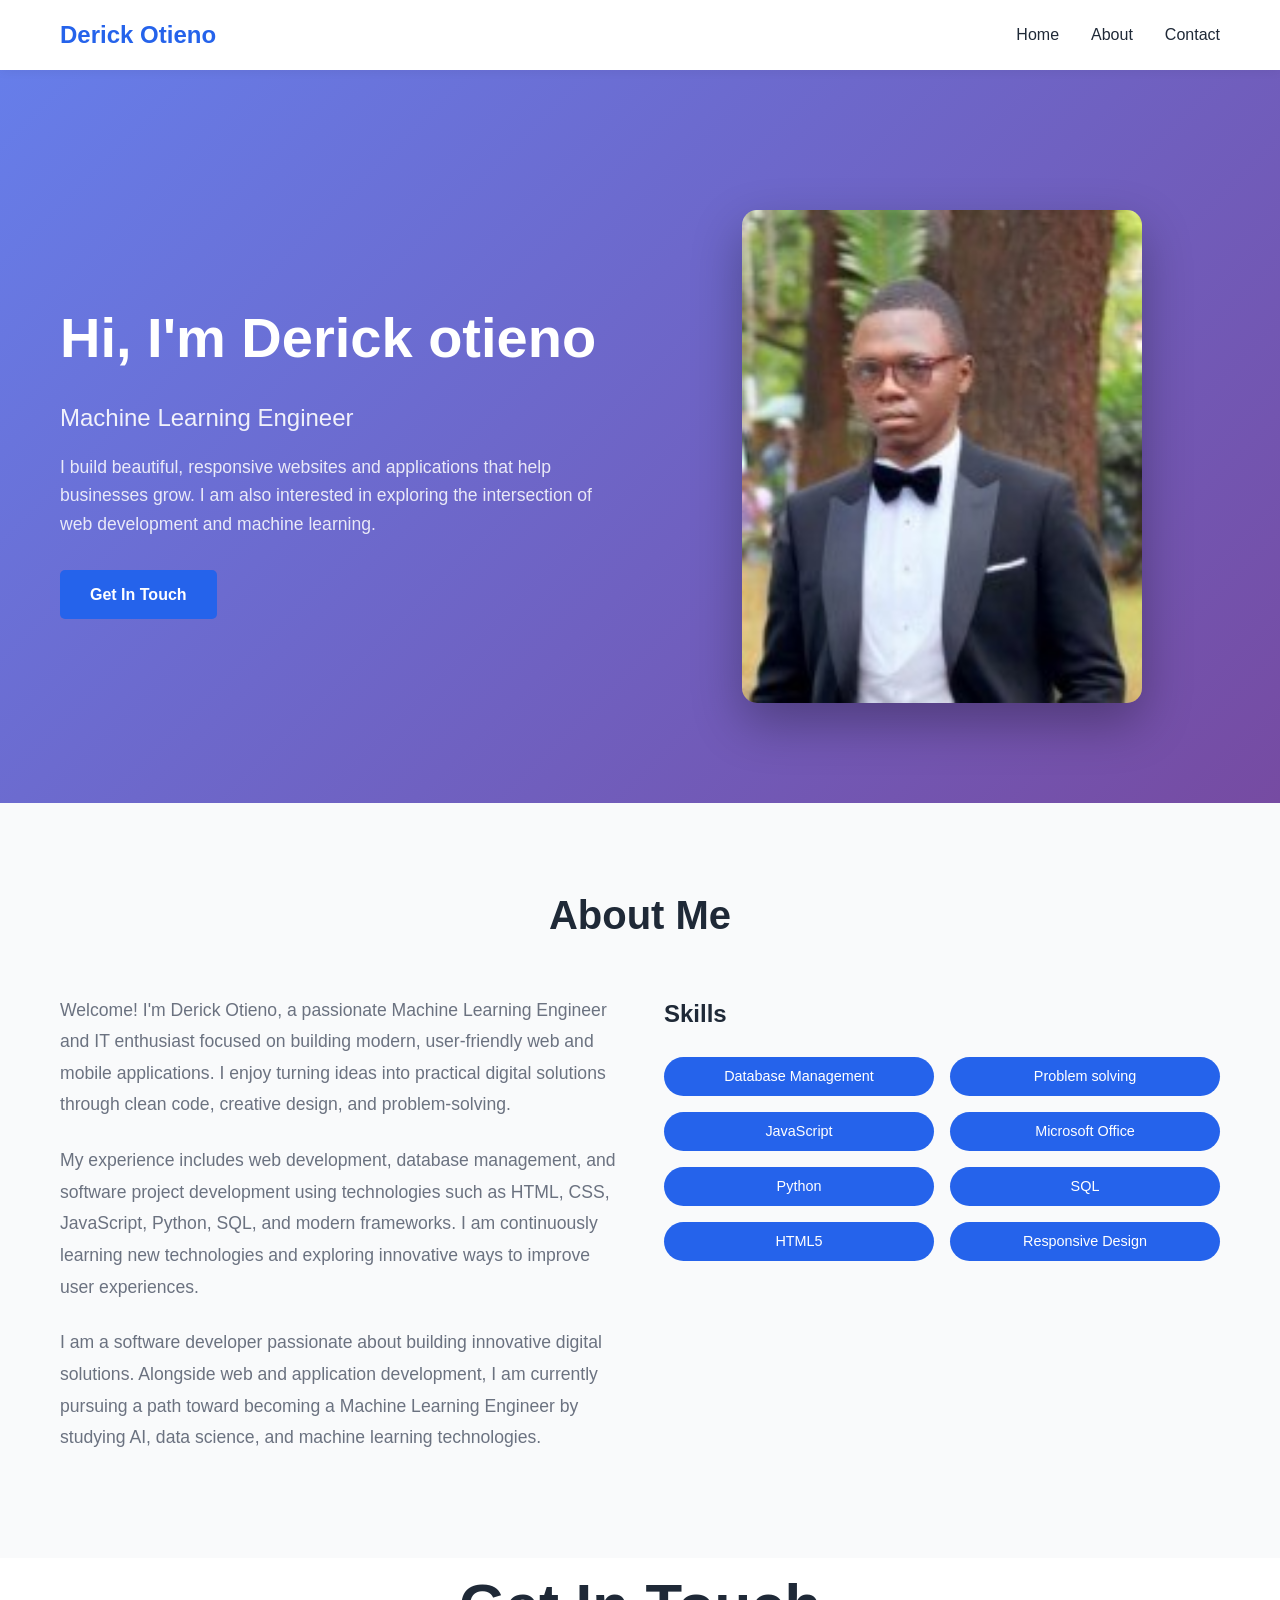
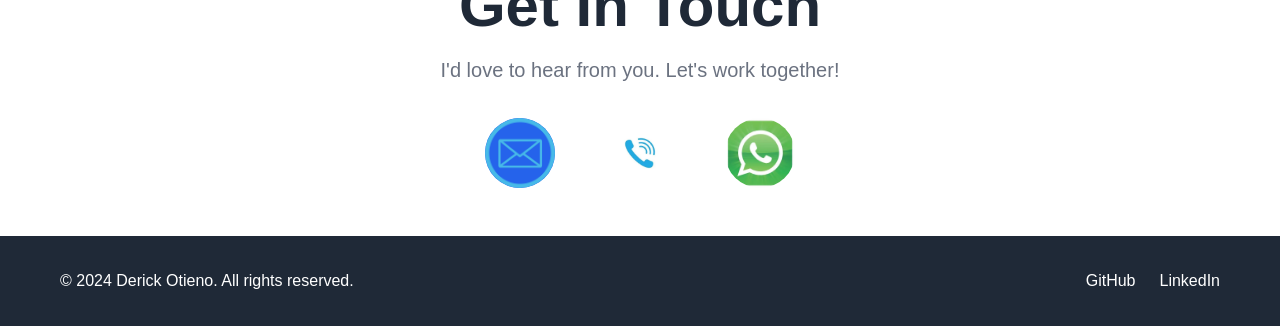
==== portfolio/index.html @ 5153c124 "Add files via upload" ====
<!DOCTYPE html>
<html lang="en">
<head>
    <meta charset="UTF-8">
    <meta name="viewport" content="width=device-width, initial-scale=1.0">
    <title>Derick Otieno - Portfolio</title>
    <link rel="stylesheet" href="styles.css">
</head>
<body>
    <!-- Navigation -->
    <nav class="navbar">
        <div class="container">
            <div class="nav-brand">Derick Otieno</div>
            <ul class="nav-menu">
                <li><a href="#home">Home</a></li>
                <li><a href="#about">About</a></li>
                <li><a href="#contact">Contact</a></li>
            </ul>
        </div>
    </nav>

    <!-- Hero Section -->
    <section id="home" class="hero">
        <div class="container hero-container">
            <div class="hero-content">
                <h1>Hi, I'm Derick otieno</h1>
                <p class="subtitle">Machine Learning Engineer</p>
                <p class="hero-description">I build beautiful, responsive websites and applications that help businesses grow. I am also interested in exploring the intersection of web development and machine learning.</p>
                <a href="#contact" class="btn btn-primary">Get In Touch</a>
            </div>
            <div class="hero-image">
                <img src="me.jpg" alt="Derick Otieno">
            </div>
        </div>
    </section>

    <!-- About Section -->
    <section id="about" class="about">
        <div class="container">
            <h2>About Me</h2>
            <div class="about-content">
                <div class="about-text">
                    <p>Welcome! I'm Derick Otieno, a passionate Machine Learning Engineer and IT enthusiast focused on building modern, user-friendly web and mobile applications. I enjoy turning ideas into practical digital solutions through clean code, creative design, and problem-solving.</p>
                    <p>My experience includes web development, database management, and software project development using technologies such as HTML, CSS, JavaScript, Python, SQL, and modern frameworks. I am continuously learning new technologies and exploring innovative ways to improve user experiences.</p>
                    <p>I am a software developer passionate about building innovative digital solutions. Alongside web and application development, I am currently pursuing a path toward becoming a Machine Learning Engineer by studying AI, data science, and machine learning technologies.</p>
                </div>
                <div class="skills">
                    <h3>Skills</h3>
                    <div class="skills-grid">
                        <span class="skill-tag">Database Management</span>
                        <span class="skill-tag">Problem solving</span>
                        <span class="skill-tag">JavaScript</span>
                        <span class="skill-tag">Microsoft Office</span>
                        <span class="skill-tag">Python</span>
                        <span class="skill-tag">SQL</span>
                        <span class="skill-tag">HTML5</span>
                        <span class="skill-tag">Responsive Design</span>
                    </div>
                </div>
            </div>
        </div>
    </section>

   <section id="contact" class="contact">
    <div class="container">
        <h2>Get In Touch</h2>
        <p class="contact-subtitle">I'd love to hear from you. Let's work together!</p>

        <div class="contact-info">

            <a href="mailto:deickotienos11@gmail.com" class="contact-icon" title="Email">
                <img src="mail.png" alt="Email">
            </a>

            <a href="tel:+254748769210" class="contact-icon" title="Call Me">
                <img src="call.png" alt="Call">
            </a>

            <a href="https://wa.me/254748769210" target="_blank" class="contact-icon whatsapp-icon" title="WhatsApp">
                <img src="whats.png" alt="WhatsApp">
            </a>

        </div>
    </div>
</section>

   <!-- Footer -->
<footer class="footer">
    <div class="container">
        <div class="footer-content">
            <p>&copy; 2024 Derick Otieno. All rights reserved.</p>

            <div class="social-links">
                <a href="https://github.com/Derickdreko" target="_blank" title="GitHub">
                    GitHub
                </a>

                <a href="https://www.linkedin.com/in/derick-otieno-355579390?utm_source=share_via&utm_content=profile&utm_medium=member_android" target="_blank" title="LinkedIn">
                    LinkedIn
                </a>
            </div>
        </div>
    </div>
</footer>
---- portfolio/styles.css ----
* {
    margin: 0;
    padding: 0;
    box-sizing: border-box;
}

:root {
    --primary-color: #2563eb;
    --secondary-color: #1e40af;
    --text-color: #1f2937;
    --text-light: #6b7280;
    --bg-light: #f9fafb;
    --bg-white: #ffffff;
    --border-color: #e5e7eb;
    --shadow: 0 10px 30px rgba(0, 0, 0, 0.1);
}

html {
    scroll-behavior: smooth;
}

body {
    font-family: 'Segoe UI', Tahoma, Geneva, Verdana, sans-serif;
    line-height: 1.6;
    color: var(--text-color);
    background-color: var(--bg-white);
}

.container {
    max-width: 1200px;
    margin: 0 auto;
    padding: 0 20px;
}

/* Navigation */
.navbar {
    position: fixed;
    top: 0;
    width: 100%;
    background-color: var(--bg-white);
    box-shadow: 0 2px 10px rgba(0, 0, 0, 0.05);
    z-index: 1000;
}

.navbar .container {
    display: flex;
    justify-content: space-between;
    align-items: center;
    padding: 1rem 20px;
}

.nav-brand {
    font-size: 1.5rem;
    font-weight: 700;
    color: var(--primary-color);
}

.nav-menu {
    display: flex;
    list-style: none;
    gap: 2rem;
}

.nav-menu a {
    text-decoration: none;
    color: var(--text-color);
    font-weight: 500;
    transition: color 0.3s ease;
}

.nav-menu a:hover {
    color: var(--primary-color);
}

/* Hero Section */
.hero {
    background: linear-gradient(135deg, #667eea 0%, #764ba2 100%);
    color: white;
    padding: 150px 20px 100px;
    margin-top: 60px;
}

.hero-container {
    display: grid;
    grid-template-columns: 1fr 1fr;
    gap: 3rem;
    align-items: center;
}

.hero-content {
    text-align: left;
}

.hero-content h1 {
    font-size: 3.5rem;
    margin-bottom: 1rem;
    font-weight: 800;
}

.hero-content .subtitle {
    font-size: 1.5rem;
    margin-bottom: 1rem;
    opacity: 0.9;
}

.hero-description {
    font-size: 1.1rem;
    margin-bottom: 2rem;
    opacity: 0.85;
}

.hero-image {
    display: flex;
    justify-content: center;
    align-items: center;
}

.hero-image img {
    width: 100%;
    max-width: 400px;
    height: auto;
    border-radius: 15px;
    box-shadow: 0 20px 50px rgba(0, 0, 0, 0.3);
}

/* Buttons */
.btn {
    display: inline-block;
    padding: 12px 30px;
    border: none;
    border-radius: 5px;
    text-decoration: none;
    font-weight: 600;
    cursor: pointer;
    transition: all 0.3s ease;
    font-size: 1rem;
}

.btn-primary {
    background-color: var(--primary-color);
    color: white;
}

.btn-primary:hover {
    background-color: var(--secondary-color);
    transform: translateY(-2px);
    box-shadow: var(--shadow);
}

.btn-secondary {
    background-color: transparent;
    color: var(--primary-color);
    border: 2px solid var(--primary-color);
}

.btn-secondary:hover {
    background-color: var(--primary-color);
    color: white;
    transform: translateY(-2px);
}

/* About Section */
.about {
    padding: 80px 20px;
    background-color: var(--bg-light);
}

.about h2 {
    font-size: 2.5rem;
    margin-bottom: 3rem;
    text-align: center;
}

.about-content {
    display: grid;
    grid-template-columns: 1fr 1fr;
    gap: 3rem;
    align-items: start;
}

.about-text p {
    font-size: 1.1rem;
    color: var(--text-light);
    margin-bottom: 1.5rem;
    line-height: 1.8;
}

.skills h3 {
    font-size: 1.5rem;
    margin-bottom: 1.5rem;
}

.skills-grid {
    display: grid;
    grid-template-columns: repeat(2, 1fr);
    gap: 1rem;
}

.skill-tag {
    background-color: var(--primary-color);
    color: white;
    padding: 0.5rem 1rem;
    border-radius: 20px;
    font-size: 0.9rem;
    font-weight: 500;
    text-align: center;
}
.contact {
    font-size: 2.5rem;
    margin-bottom: 3rem;
    text-align: center;
}
.contact-subtitle {
    font-size: 1.25rem;
    margin-bottom: 2rem;
    color: var(--text-light);
}
.contact-info {
    display: flex;
    justify-content: center;
    gap: 50px;
    margin-top: 30px;
    margin-bottom: 30px;
}

.contact-icon {
    width: 70px;
    height: 70px;
    border-radius: 50%;
    background: var(--primary-color);
    display: flex;
    align-items: center;
    justify-content: center;
    text-decoration: none;
    transition: all 0.3s ease;
    overflow: hidden;
}

.contact-icon img {
    width: 100%;
    height: 100%;
    object-fit: cover;
}

.contact-icon:hover {
    transform: translateY(-5px) scale(1.1);
}

.whatsapp-icon {
    background: #25D366;
}
/* Footer */
.footer {
    background-color: var(--text-color);
    color: white;
    padding: 2rem 20px;
    text-align: center;
}

.footer-content {
    display: flex;
    justify-content: space-between;
    align-items: center;
    flex-wrap: wrap;
    gap: 1rem;
}

.social-links {
    display: flex;
    gap: 1.5rem;
}

.social-links a {
    color: white;
    text-decoration: none;
    transition: opacity 0.3s ease;
}

.social-links a:hover {
    opacity: 0.8;
}

/* Responsive Design */
@media (max-width: 768px) {
    .nav-menu {
        gap: 1rem;
    }

    .hero-container {
        grid-template-columns: 1fr;
        gap: 2rem;
    }

    .hero-content {
        text-align: center;
    }

    .hero-content h1 {
        font-size: 2rem;
    }

    .hero-content .subtitle {
        font-size: 1.2rem;
    }

    .hero-image img {
        max-width: 300px;
    }

    .about-content {
        grid-template-columns: 1fr;
    }

    .skills-grid {
        grid-template-columns: 1fr;
    }

    .contact-info {
        gap: 1.5rem;
    }

    .footer-content {
        flex-direction: column;
    }

    .about h2,
    .contact h2 {
        font-size: 2rem;
    }
}

@media (max-width: 480px) {
    .navbar .container {
        flex-direction: column;
        gap: 1rem;
    }

    .nav-menu {
        flex-direction: column;
        gap: 0.5rem;
        width: 100%;
    }

    .hero {
        padding: 120px 20px 80px;
    }

    .hero-content h1 {
        font-size: 1.5rem;
    }

    .hero-content .subtitle {
        font-size: 1rem;
    }
}
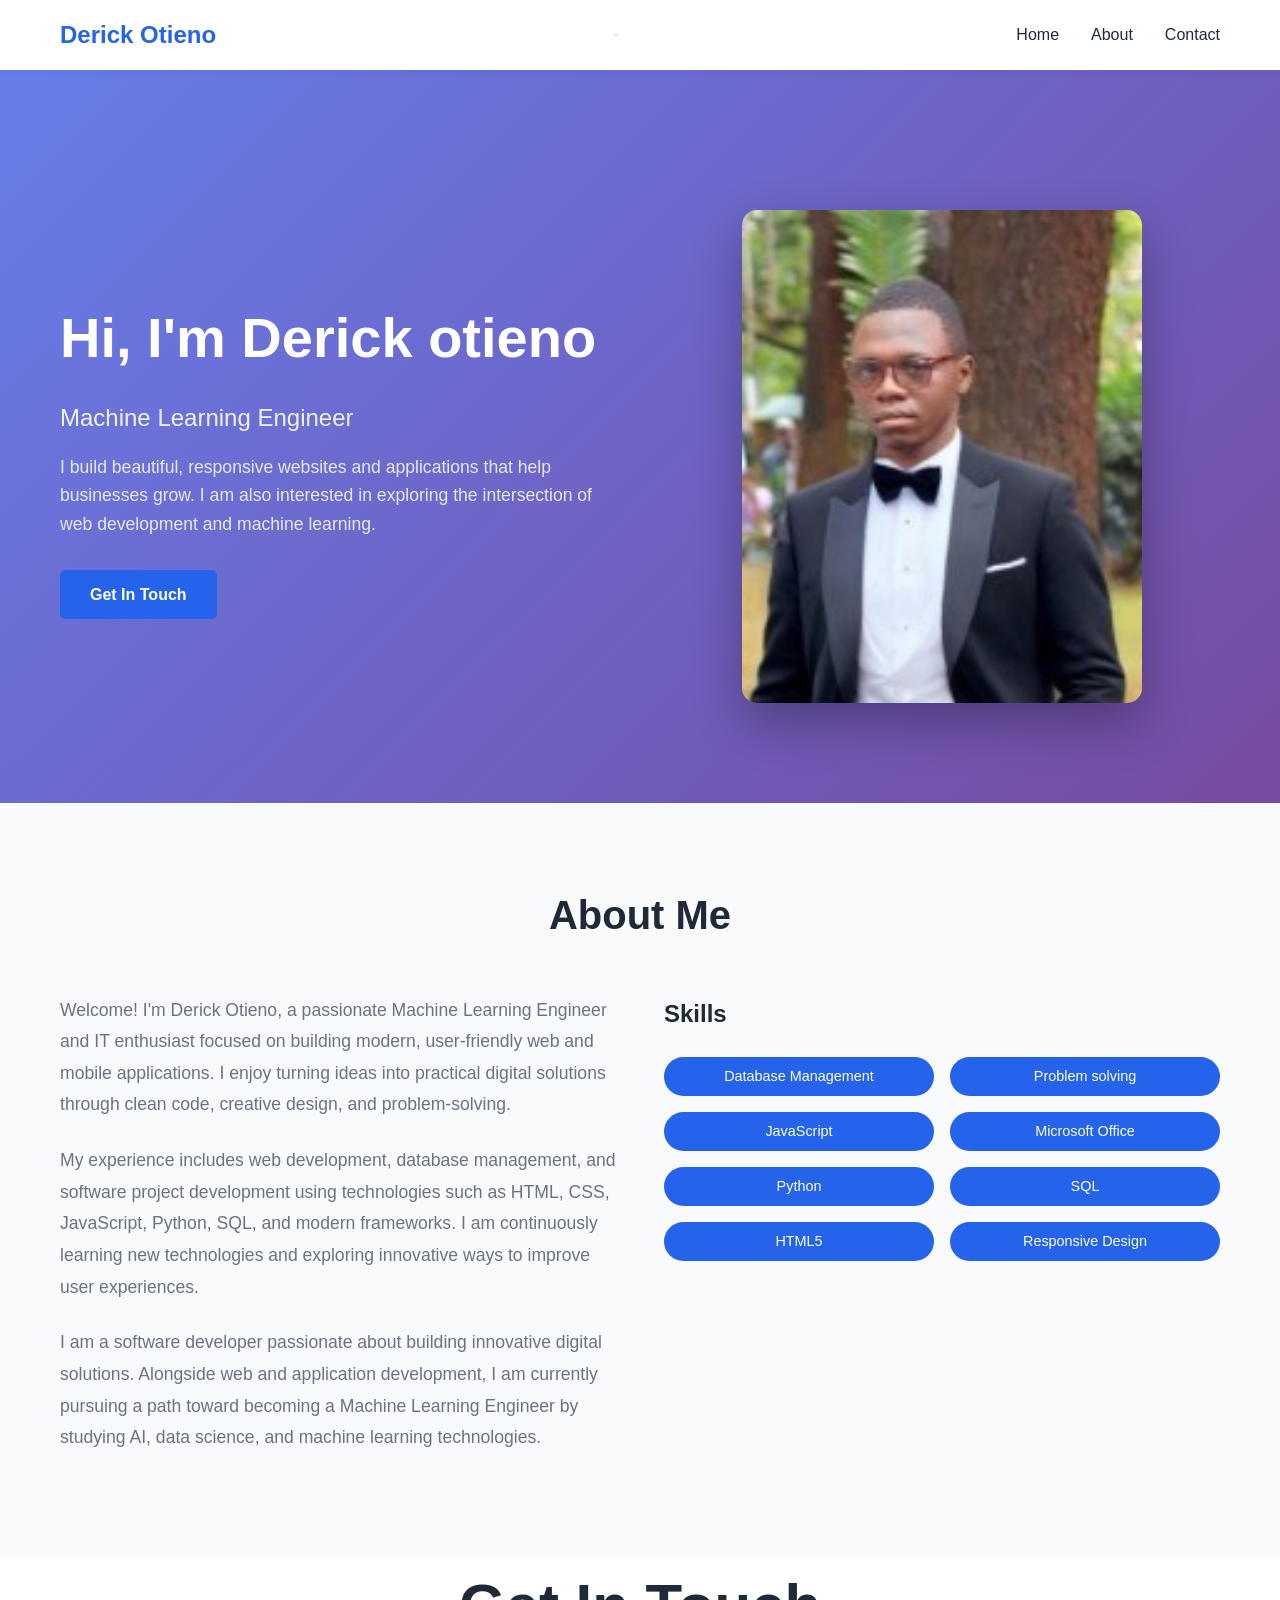
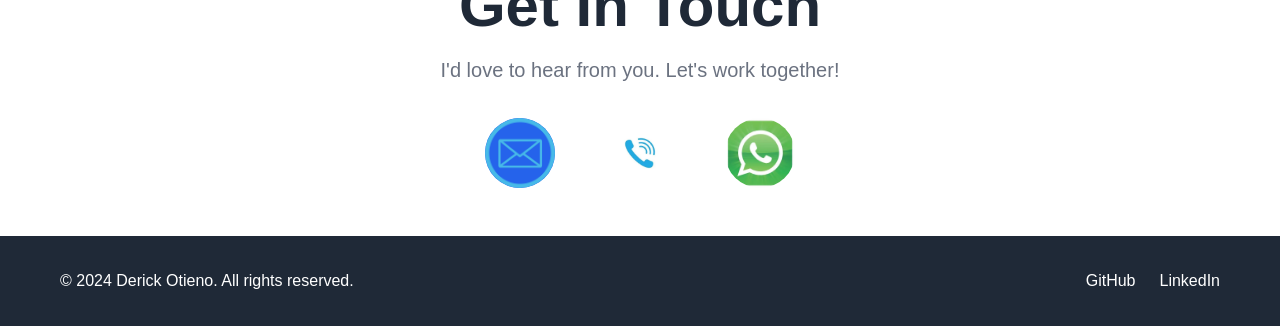
==== commit 4264c307: "Add hamburger menu for mobile navigation" ====
--- a/portfolio/index.html
+++ b/portfolio/index.html
@@ -11,7 +11,12 @@
     <nav class="navbar">
         <div class="container">
             <div class="nav-brand">Derick Otieno</div>
-            <ul class="nav-menu">
+            <button class="hamburger" id="hamburger">
+                <span></span>
+                <span></span>
+                <span></span>
+            </button>
+            <ul class="nav-menu" id="nav-menu">
                 <li><a href="#home">Home</a></li>
                 <li><a href="#about">About</a></li>
                 <li><a href="#contact">Contact</a></li>
@@ -102,3 +107,25 @@
         </div>
     </div>
 </footer>
+
+<script>
+    // Hamburger menu toggle
+    const hamburger = document.getElementById('hamburger');
+    const navMenu = document.getElementById('nav-menu');
+
+    hamburger.addEventListener('click', () => {
+        navMenu.classList.toggle('active');
+        hamburger.classList.toggle('active');
+    });
+
+    // Close menu when a link is clicked
+    const navLinks = navMenu.querySelectorAll('a');
+    navLinks.forEach(link => {
+        link.addEventListener('click', () => {
+            navMenu.classList.remove('active');
+            hamburger.classList.remove('active');
+        });
+    });
+</script>
+</body>
+</html>
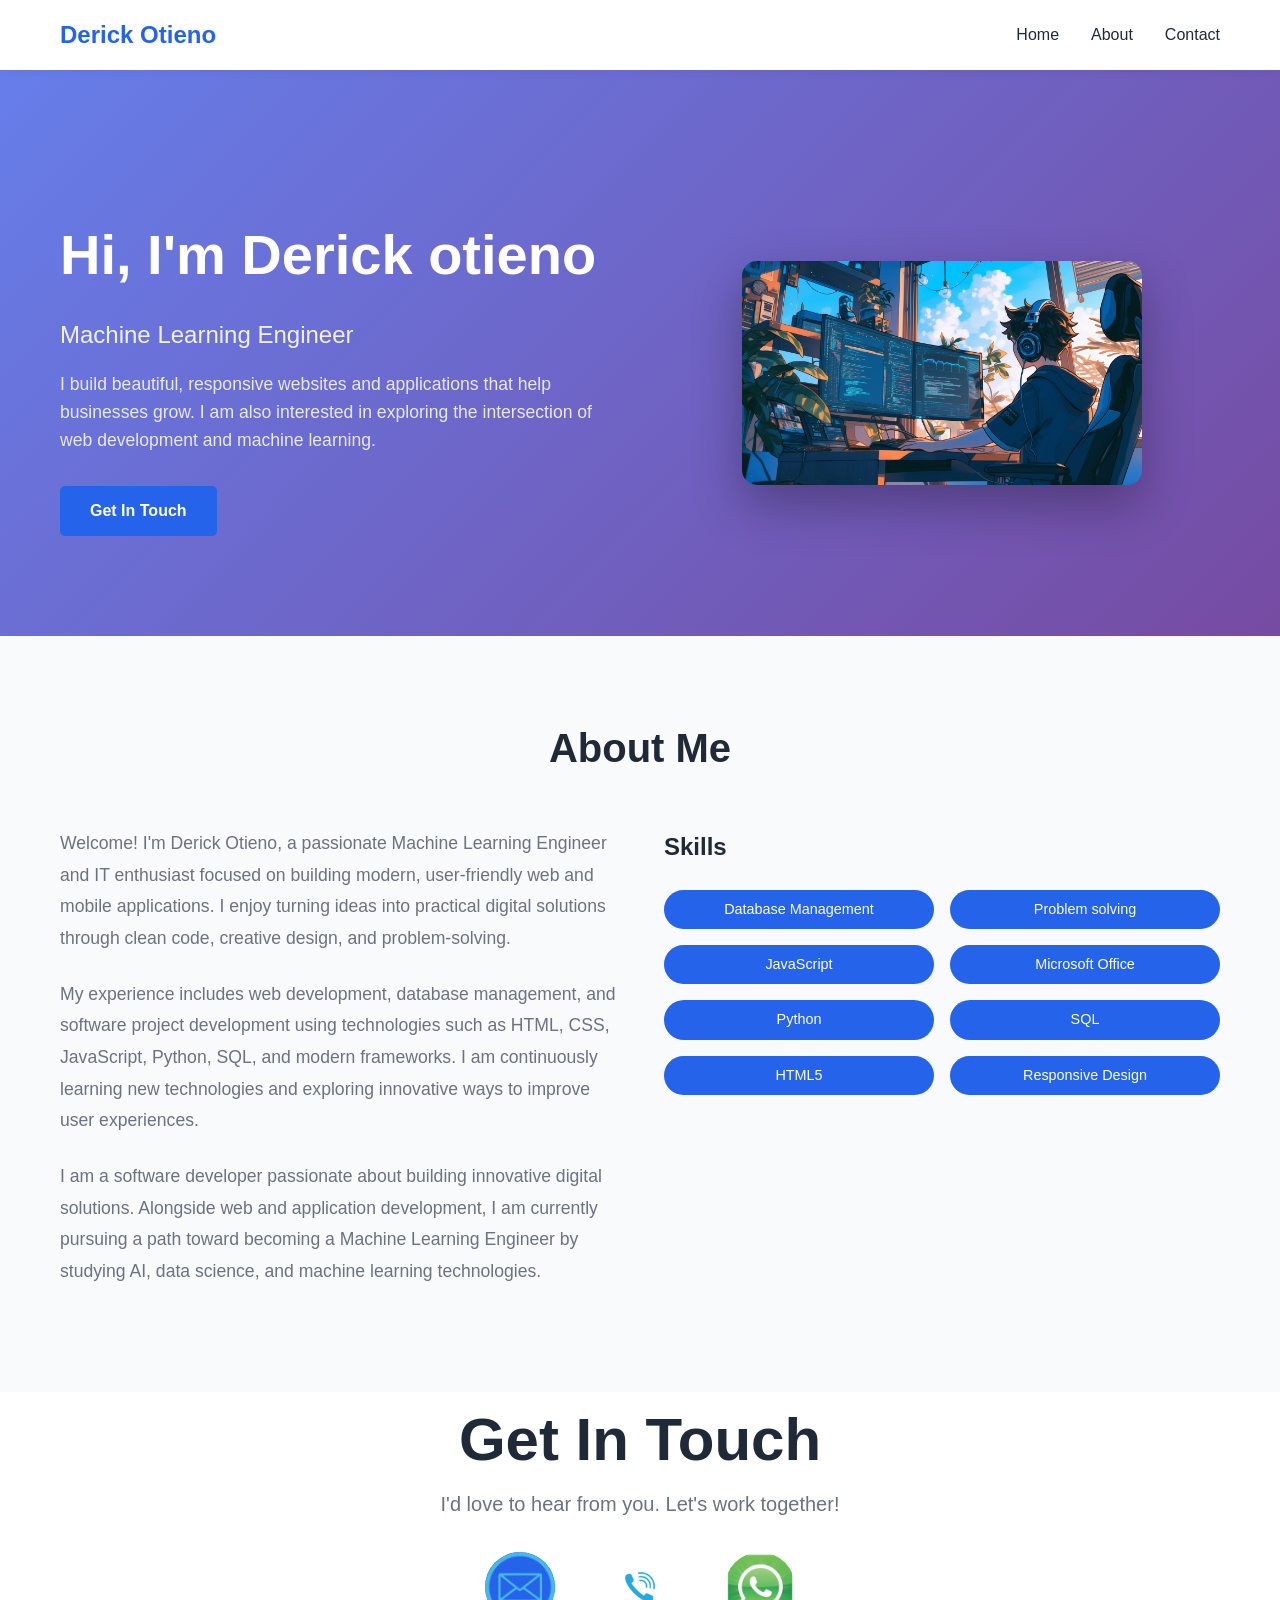
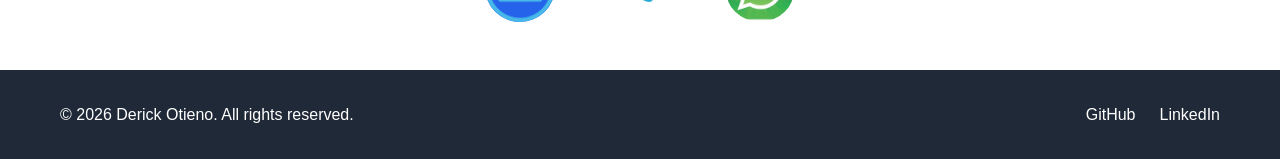
==== commit efe21d66: "Fix HTML encoding issues in portfolio page" ====
--- a/portfolio/index.html
+++ b/portfolio/index.html
@@ -93,7 +93,7 @@
 <footer class="footer">
     <div class="container">
         <div class="footer-content">
-            <p>&copy; 2024 Derick Otieno. All rights reserved.</p>
+            <p>&copy; 2026 Derick Otieno. All rights reserved.</p>
 
             <div class="social-links">
                 <a href="https://github.com/Derickdreko" target="_blank" title="GitHub">
--- a/portfolio/styles.css
+++ b/portfolio/styles.css
@@ -70,6 +70,37 @@
 
 .nav-menu a:hover {
     color: var(--primary-color);
+}
+
+/* Hamburger Menu */
+.hamburger {
+    display: none;
+    flex-direction: column;
+    cursor: pointer;
+    border: none;
+    background: none;
+    padding: 0;
+}
+
+.hamburger span {
+    width: 25px;
+    height: 3px;
+    background-color: var(--text-color);
+    margin: 5px 0;
+    transition: 0.3s;
+    border-radius: 2px;
+}
+
+.hamburger.active span:nth-child(1) {
+    transform: rotate(-45deg) translate(-8px, 8px);
+}
+
+.hamburger.active span:nth-child(2) {
+    opacity: 0;
+}
+
+.hamburger.active span:nth-child(3) {
+    transform: rotate(45deg) translate(-8px, -8px);
 }
 
 /* Hero Section */
@@ -282,8 +313,36 @@
 
 /* Responsive Design */
 @media (max-width: 768px) {
+    .hamburger {
+        display: flex;
+    }
+
     .nav-menu {
-        gap: 1rem;
+        position: absolute;
+        top: 70px;
+        left: 0;
+        width: 100%;
+        background-color: var(--bg-white);
+        flex-direction: column;
+        gap: 0;
+        list-style: none;
+        max-height: 0;
+        overflow: hidden;
+        transition: max-height 0.3s ease;
+        box-shadow: 0 5px 10px rgba(0, 0, 0, 0.05);
+    }
+
+    .nav-menu.active {
+        max-height: 300px;
+    }
+
+    .nav-menu li {
+        border-bottom: 1px solid var(--border-color);
+    }
+
+    .nav-menu li a {
+        display: block;
+        padding: 1rem 20px;
     }
 
     .hero-container {
@@ -331,14 +390,13 @@
 
 @media (max-width: 480px) {
     .navbar .container {
-        flex-direction: column;
+        flex-direction: row;
         gap: 1rem;
-    }
-
-    .nav-menu {
-        flex-direction: column;
-        gap: 0.5rem;
-        width: 100%;
+        justify-content: space-between;
+    }
+
+    .nav-menu.active {
+        max-height: 250px;
     }
 
     .hero {
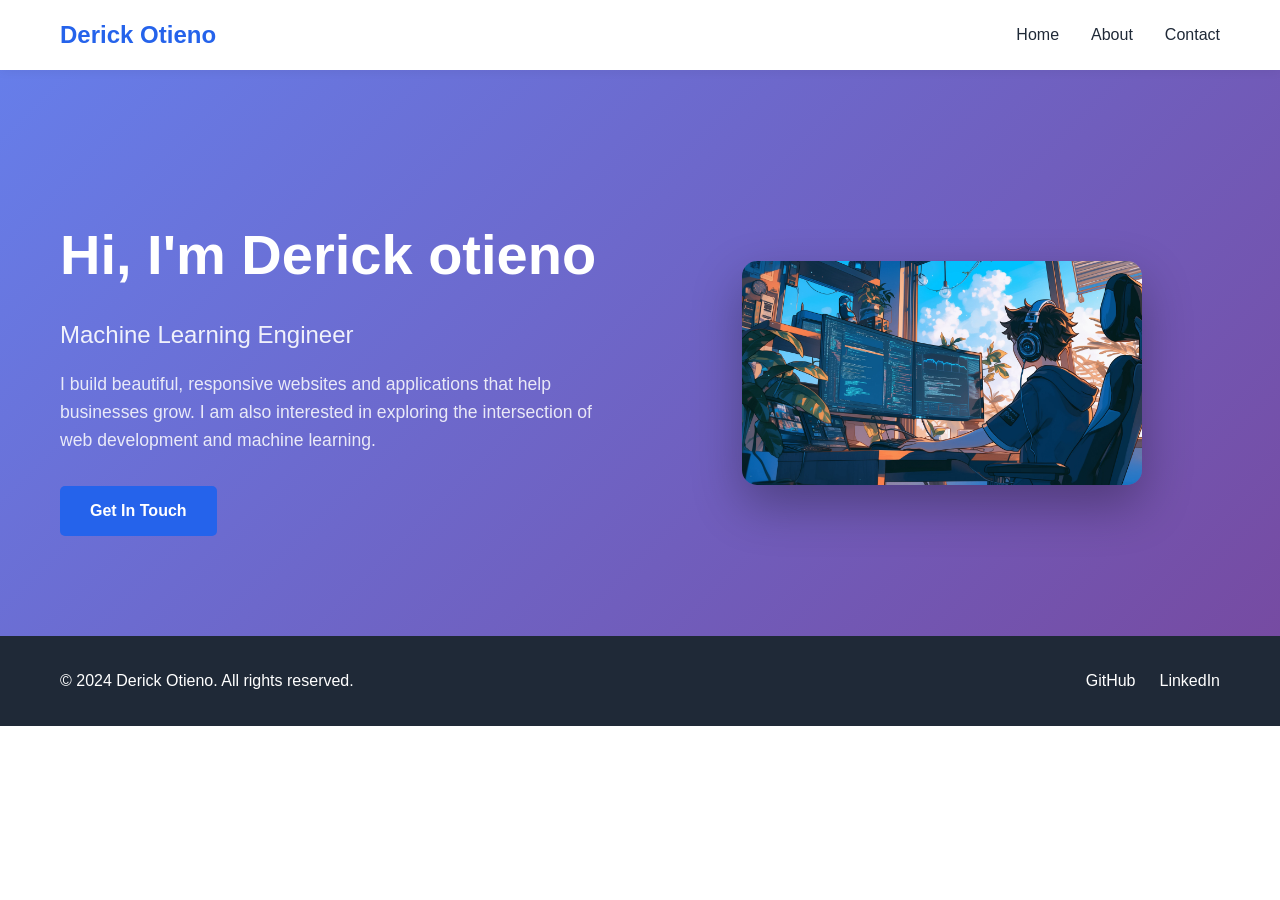
==== commit 60c51c4d: "Revise navigation links and footer details Updated navigation links and footer copyright year." ====
--- a/portfolio/index.html
+++ b/portfolio/index.html
@@ -17,9 +17,9 @@
                 <span></span>
             </button>
             <ul class="nav-menu" id="nav-menu">
-                <li><a href="#home">Home</a></li>
-                <li><a href="#about">About</a></li>
-                <li><a href="#contact">Contact</a></li>
+                <li><a href="index.html">Home</a></li>
+                <li><a href="about.html">About</a></li>
+                <li><a href="contact.html">Contact</a></li>
             </ul>
         </div>
     </nav>
@@ -31,7 +31,7 @@
                 <h1>Hi, I'm Derick otieno</h1>
                 <p class="subtitle">Machine Learning Engineer</p>
                 <p class="hero-description">I build beautiful, responsive websites and applications that help businesses grow. I am also interested in exploring the intersection of web development and machine learning.</p>
-                <a href="#contact" class="btn btn-primary">Get In Touch</a>
+                <a href="contact.html" class="btn btn-primary">Get In Touch</a>
             </div>
             <div class="hero-image">
                 <img src="me.jpg" alt="Derick Otieno">
@@ -39,61 +39,11 @@
         </div>
     </section>
 
-    <!-- About Section -->
-    <section id="about" class="about">
-        <div class="container">
-            <h2>About Me</h2>
-            <div class="about-content">
-                <div class="about-text">
-                    <p>Welcome! I'm Derick Otieno, a passionate Machine Learning Engineer and IT enthusiast focused on building modern, user-friendly web and mobile applications. I enjoy turning ideas into practical digital solutions through clean code, creative design, and problem-solving.</p>
-                    <p>My experience includes web development, database management, and software project development using technologies such as HTML, CSS, JavaScript, Python, SQL, and modern frameworks. I am continuously learning new technologies and exploring innovative ways to improve user experiences.</p>
-                    <p>I am a software developer passionate about building innovative digital solutions. Alongside web and application development, I am currently pursuing a path toward becoming a Machine Learning Engineer by studying AI, data science, and machine learning technologies.</p>
-                </div>
-                <div class="skills">
-                    <h3>Skills</h3>
-                    <div class="skills-grid">
-                        <span class="skill-tag">Database Management</span>
-                        <span class="skill-tag">Problem solving</span>
-                        <span class="skill-tag">JavaScript</span>
-                        <span class="skill-tag">Microsoft Office</span>
-                        <span class="skill-tag">Python</span>
-                        <span class="skill-tag">SQL</span>
-                        <span class="skill-tag">HTML5</span>
-                        <span class="skill-tag">Responsive Design</span>
-                    </div>
-                </div>
-            </div>
-        </div>
-    </section>
-
-   <section id="contact" class="contact">
-    <div class="container">
-        <h2>Get In Touch</h2>
-        <p class="contact-subtitle">I'd love to hear from you. Let's work together!</p>
-
-        <div class="contact-info">
-
-            <a href="mailto:deickotienos11@gmail.com" class="contact-icon" title="Email">
-                <img src="mail.png" alt="Email">
-            </a>
-
-            <a href="tel:+254748769210" class="contact-icon" title="Call Me">
-                <img src="call.png" alt="Call">
-            </a>
-
-            <a href="https://wa.me/254748769210" target="_blank" class="contact-icon whatsapp-icon" title="WhatsApp">
-                <img src="whats.png" alt="WhatsApp">
-            </a>
-
-        </div>
-    </div>
-</section>
-
    <!-- Footer -->
 <footer class="footer">
     <div class="container">
         <div class="footer-content">
-            <p>&copy; 2026 Derick Otieno. All rights reserved.</p>
+            <p>&copy; 2024 Derick Otieno. All rights reserved.</p>
 
             <div class="social-links">
                 <a href="https://github.com/Derickdreko" target="_blank" title="GitHub">
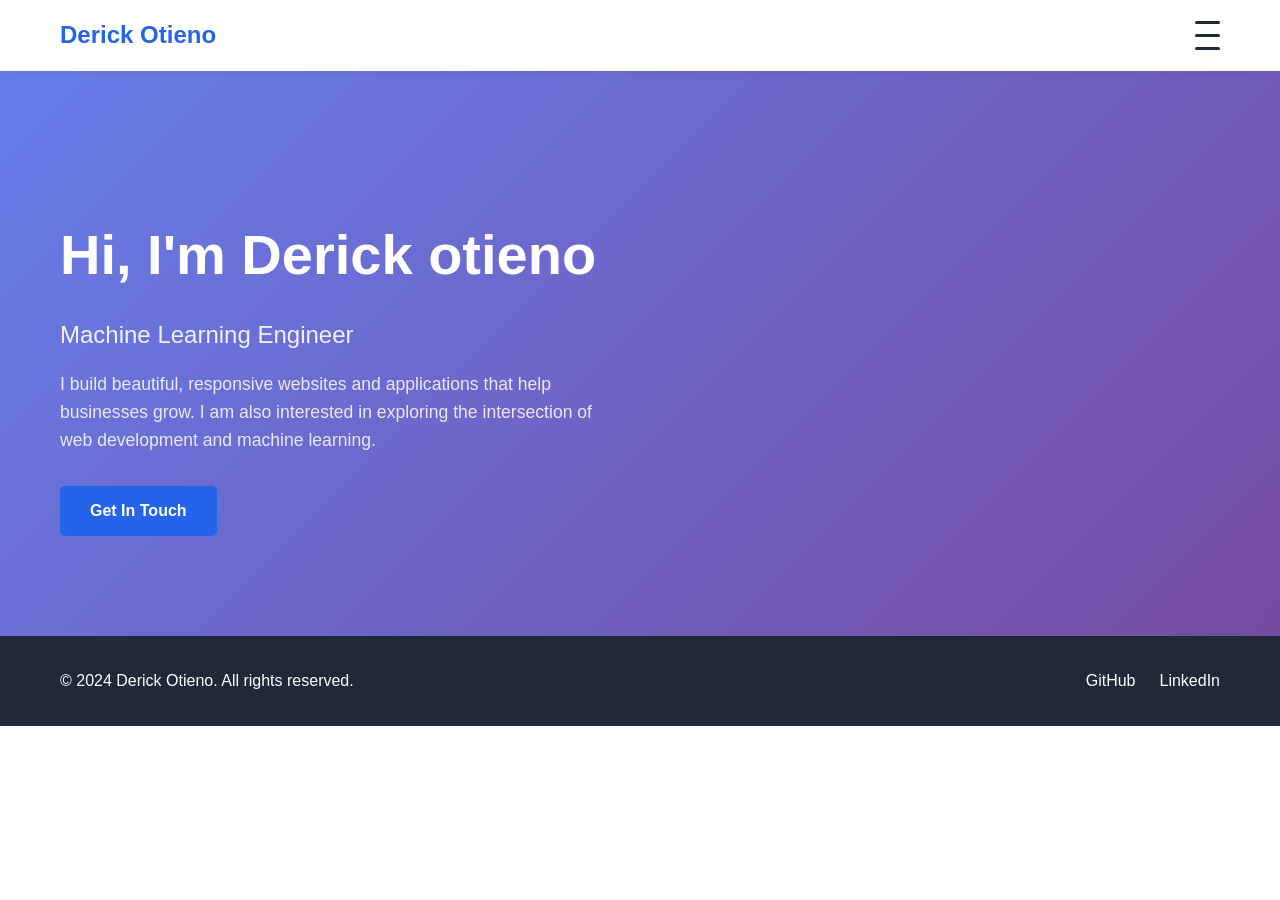
==== commit adc154ba: "Fix HTML encoding issues in index.html" ====
--- a/portfolio/index.html
+++ b/portfolio/index.html
@@ -32,9 +32,6 @@
                 <p class="subtitle">Machine Learning Engineer</p>
                 <p class="hero-description">I build beautiful, responsive websites and applications that help businesses grow. I am also interested in exploring the intersection of web development and machine learning.</p>
                 <a href="contact.html" class="btn btn-primary">Get In Touch</a>
-            </div>
-            <div class="hero-image">
-                <img src="me.jpg" alt="Derick Otieno">
             </div>
         </div>
     </section>
--- a/portfolio/styles.css
+++ b/portfolio/styles.css
@@ -47,6 +47,7 @@
     justify-content: space-between;
     align-items: center;
     padding: 1rem 20px;
+    position: relative;
 }
 
 .nav-brand {
@@ -59,6 +60,30 @@
     display: flex;
     list-style: none;
     gap: 2rem;
+    position: absolute;
+    top: 70px;
+    left: 0;
+    width: 100%;
+    background-color: var(--bg-white);
+    flex-direction: column;
+    gap: 0;
+    max-height: 0;
+    overflow: hidden;
+    transition: max-height 0.3s ease;
+    box-shadow: 0 5px 10px rgba(0, 0, 0, 0.05);
+}
+
+.nav-menu.active {
+    max-height: 300px;
+}
+
+.nav-menu li {
+    border-bottom: 1px solid var(--border-color);
+}
+
+.nav-menu li a {
+    display: block;
+    padding: 1rem 20px;
 }
 
 .nav-menu a {
@@ -74,7 +99,7 @@
 
 /* Hamburger Menu */
 .hamburger {
-    display: none;
+    display: flex;
     flex-direction: column;
     cursor: pointer;
     border: none;
@@ -237,48 +262,80 @@
     text-align: center;
 }
 .contact {
+    padding: 80px 20px;
+    background-color: var(--bg-light);
+    min-height: calc(100vh - 200px);
+}
+
+.contact h2 {
     font-size: 2.5rem;
     margin-bottom: 3rem;
     text-align: center;
-}
+    color: var(--text-color);
+}
+
 .contact-subtitle {
     font-size: 1.25rem;
+    margin-bottom: 3rem;
+    color: var(--text-light);
+    text-align: center;
+}
+
+.contact-methods {
+    display: grid;
+    grid-template-columns: repeat(auto-fit, minmax(300px, 1fr));
+    gap: 2rem;
     margin-bottom: 2rem;
-    color: var(--text-light);
-}
-.contact-info {
-    display: flex;
+}
+
+.contact-method {
+    background-color: var(--bg-white);
+    padding: 2rem;
+    border-radius: 10px;
+    text-align: center;
+    box-shadow: 0 5px 20px rgba(0, 0, 0, 0.08);
+    transition: all 0.3s ease;
+}
+
+.contact-method:hover {
+    transform: translateY(-10px);
+    box-shadow: var(--shadow);
+}
+
+.contact-method .contact-icon {
+    width: 100px;
+    height: 100px;
+    margin: 0 auto 1.5rem;
+    display: flex;
+    align-items: center;
     justify-content: center;
-    gap: 50px;
-    margin-top: 30px;
-    margin-bottom: 30px;
-}
-
-.contact-icon {
-    width: 70px;
-    height: 70px;
     border-radius: 50%;
     background: var(--primary-color);
-    display: flex;
-    align-items: center;
-    justify-content: center;
-    text-decoration: none;
     transition: all 0.3s ease;
-    overflow: hidden;
-}
-
-.contact-icon img {
+}
+
+.contact-method:hover .contact-icon {
+    transform: scale(1.1);
+}
+
+.contact-method .contact-icon img {
     width: 100%;
     height: 100%;
     object-fit: cover;
 }
 
-.contact-icon:hover {
-    transform: translateY(-5px) scale(1.1);
+.contact-method h3 {
+    font-size: 1.5rem;
+    margin-bottom: 1rem;
+    color: var(--text-color);
+}
+
+.contact-method p {
+    display: none;
 }
 
 .whatsapp-icon {
-    background: #25D366;
+    background: #25D366 !important;
 }
 /* Footer */
 .footer {
@@ -313,38 +370,6 @@
 
 /* Responsive Design */
 @media (max-width: 768px) {
-    .hamburger {
-        display: flex;
-    }
-
-    .nav-menu {
-        position: absolute;
-        top: 70px;
-        left: 0;
-        width: 100%;
-        background-color: var(--bg-white);
-        flex-direction: column;
-        gap: 0;
-        list-style: none;
-        max-height: 0;
-        overflow: hidden;
-        transition: max-height 0.3s ease;
-        box-shadow: 0 5px 10px rgba(0, 0, 0, 0.05);
-    }
-
-    .nav-menu.active {
-        max-height: 300px;
-    }
-
-    .nav-menu li {
-        border-bottom: 1px solid var(--border-color);
-    }
-
-    .nav-menu li a {
-        display: block;
-        padding: 1rem 20px;
-    }
-
     .hero-container {
         grid-template-columns: 1fr;
         gap: 2rem;
@@ -374,8 +399,17 @@
         grid-template-columns: 1fr;
     }
 
-    .contact-info {
-        gap: 1.5rem;
+    .contact-methods {
+        grid-template-columns: 1fr;
+    }
+
+    .contact-method {
+        padding: 1.5rem;
+    }
+
+    .contact-method .contact-icon {
+        width: 80px;
+        height: 80px;
     }
 
     .footer-content {
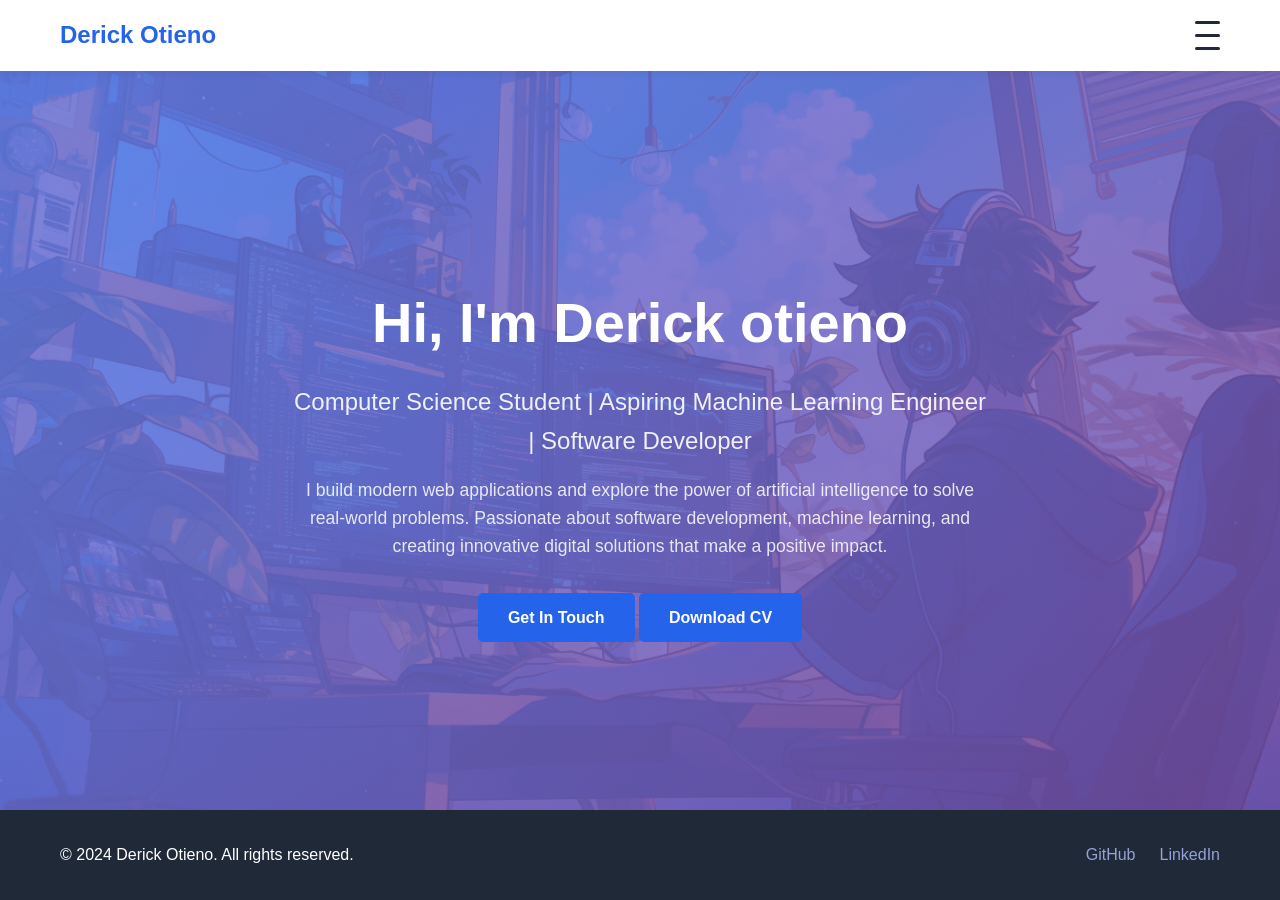
==== commit 9be438cf: "Update index.html" ====
--- a/portfolio/index.html
+++ b/portfolio/index.html
@@ -29,9 +29,12 @@
         <div class="container hero-container">
             <div class="hero-content">
                 <h1>Hi, I'm Derick otieno</h1>
-                <p class="subtitle">Machine Learning Engineer</p>
-                <p class="hero-description">I build beautiful, responsive websites and applications that help businesses grow. I am also interested in exploring the intersection of web development and machine learning.</p>
+                <p class="subtitle">Computer Science Student | Aspiring Machine Learning Engineer | Software Developer</p>
+                <p class="hero-description">I build modern web applications and explore the power of artificial intelligence to solve real-world problems. Passionate about software development, machine learning, and creating innovative digital solutions that make a positive impact.</p>
                 <a href="contact.html" class="btn btn-primary">Get In Touch</a>
+                <a href="cv derick.pdf" download class="btn btn-secondary">
+    Download CV
+</a>
             </div>
         </div>
     </section>
--- a/portfolio/styles.css
+++ b/portfolio/styles.css
@@ -130,21 +130,22 @@
 
 /* Hero Section */
 .hero {
-    background: linear-gradient(135deg, #667eea 0%, #764ba2 100%);
+    background: linear-gradient(135deg, rgba(102, 126, 234, 0.85) 0%, rgba(118, 75, 162, 0.85) 100%), url('me.jpg') center/cover no-repeat;
     color: white;
     padding: 150px 20px 100px;
     margin-top: 60px;
 }
 
 .hero-container {
-    display: grid;
-    grid-template-columns: 1fr 1fr;
-    gap: 3rem;
+    display: flex;
     align-items: center;
+    justify-content: center;
+    min-height: 500px;
 }
 
 .hero-content {
-    text-align: left;
+    text-align: center;
+    max-width: 700px;
 }
 
 .hero-content h1 {
@@ -163,20 +164,6 @@
     font-size: 1.1rem;
     margin-bottom: 2rem;
     opacity: 0.85;
-}
-
-.hero-image {
-    display: flex;
-    justify-content: center;
-    align-items: center;
-}
-
-.hero-image img {
-    width: 100%;
-    max-width: 400px;
-    height: auto;
-    border-radius: 15px;
-    box-shadow: 0 20px 50px rgba(0, 0, 0, 0.3);
 }
 
 /* Buttons */
@@ -204,15 +191,14 @@
 }
 
 .btn-secondary {
-    background-color: transparent;
-    color: var(--primary-color);
-    border: 2px solid var(--primary-color);
+   background-color: var(--primary-color);
+    color: white;
 }
 
 .btn-secondary:hover {
-    background-color: var(--primary-color);
-    color: white;
+  background-color: var(--secondary-color);
     transform: translateY(-2px);
+    box-shadow: var(--shadow);
 }
 
 /* About Section */
@@ -242,28 +228,50 @@
 }
 
 .skills h3 {
-    font-size: 1.5rem;
-    margin-bottom: 1.5rem;
+    font-size: 1.8rem;
+    margin-bottom: 2rem;
+    text-align: center;
+    color: var(--primary-color);
+}
+
+.skills-group {
+    margin-bottom: 2.5rem;
+}
+
+.skills-group h4 {
+    font-size: 1.3rem;
+    margin-bottom: 1rem;
+    color: var(--text-dark);
+    display: flex;
+    align-items: center;
+    gap: 0.5rem;
 }
 
 .skills-grid {
     display: grid;
-    grid-template-columns: repeat(2, 1fr);
+    grid-template-columns: repeat(auto-fit, minmax(140px, 1fr));
     gap: 1rem;
 }
 
 .skill-tag {
     background-color: var(--primary-color);
     color: white;
-    padding: 0.5rem 1rem;
+    padding: 0.6rem 1.2rem;
     border-radius: 20px;
-    font-size: 0.9rem;
+    font-size: 0.95rem;
     font-weight: 500;
     text-align: center;
-}
+    transition: transform 0.2s ease, background-color 0.2s ease;
+}
+
+.skill-tag:hover {
+    transform: scale(1.05);
+    background-color: var(--secondary-color);
+}
+
 .contact {
     padding: 80px 20px;
-    background-color: var(--bg-light);
+    background-color:#c9d4eb;
     min-height: calc(100vh - 200px);
 }
 
@@ -277,7 +285,7 @@
 .contact-subtitle {
     font-size: 1.25rem;
     margin-bottom: 3rem;
-    color: var(--text-light);
+    color:#1f2937;
     text-align: center;
 }
 
@@ -289,12 +297,12 @@
 }
 
 .contact-method {
-    background-color: var(--bg-white);
+    background-color:#14afca;
     padding: 2rem;
     border-radius: 10px;
     text-align: center;
-    box-shadow: 0 5px 20px rgba(0, 0, 0, 0.08);
-    transition: all 0.3s ease;
+    box-shadow: 0 5px 20px rgba(29, 26, 26, 0.08);
+    transition: all 0.5s ease;
 }
 
 .contact-method:hover {
@@ -359,7 +367,7 @@
 }
 
 .social-links a {
-    color: white;
+    color: rgb(149, 161, 216);
     text-decoration: none;
     transition: opacity 0.3s ease;
 }
@@ -371,8 +379,7 @@
 /* Responsive Design */
 @media (max-width: 768px) {
     .hero-container {
-        grid-template-columns: 1fr;
-        gap: 2rem;
+        min-height: auto;
     }
 
     .hero-content {
@@ -385,10 +392,6 @@
 
     .hero-content .subtitle {
         font-size: 1.2rem;
-    }
-
-    .hero-image img {
-        max-width: 300px;
     }
 
     .about-content {
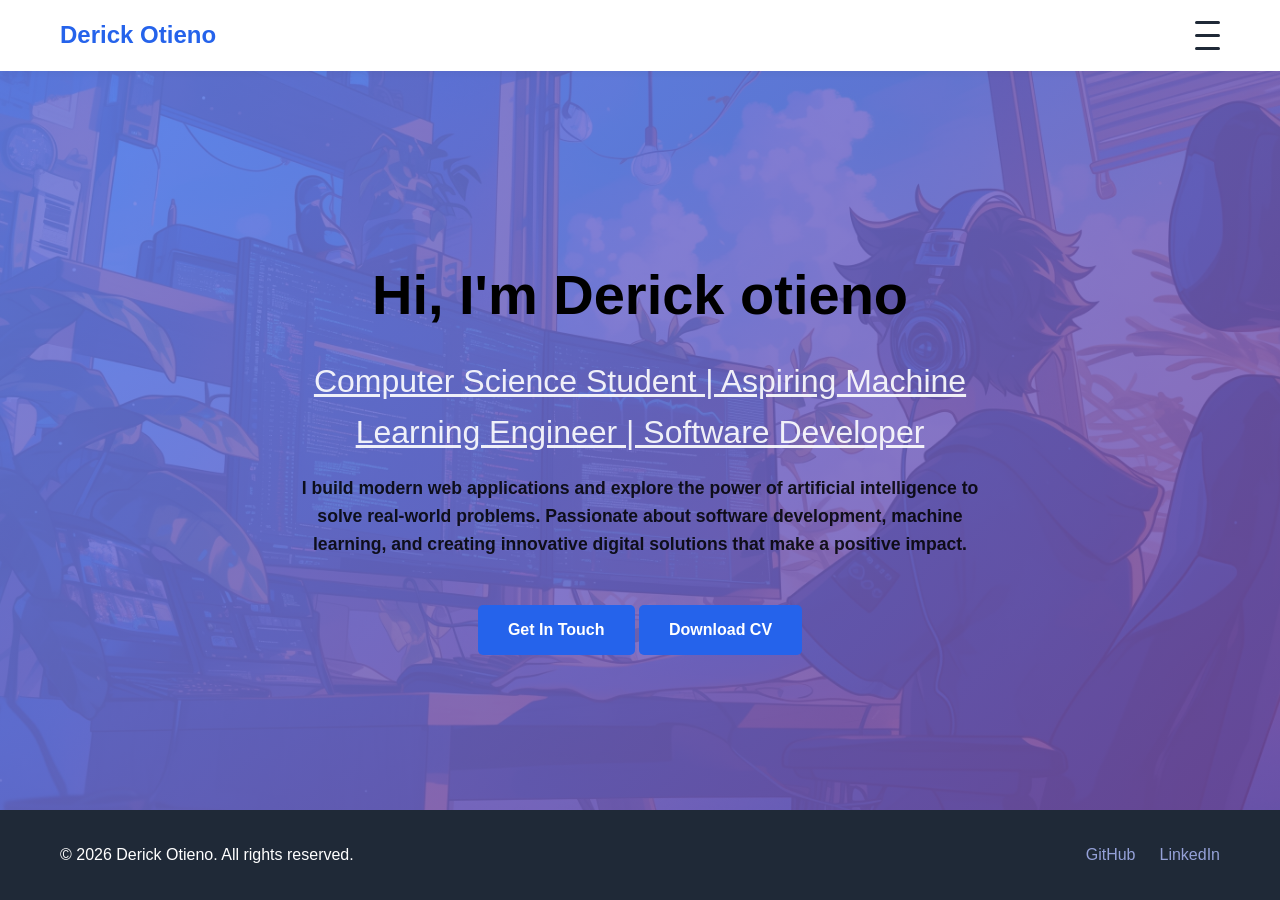
==== commit 216944e9: "Update index.html" ====
--- a/portfolio/index.html
+++ b/portfolio/index.html
@@ -43,7 +43,7 @@
 <footer class="footer">
     <div class="container">
         <div class="footer-content">
-            <p>&copy; 2024 Derick Otieno. All rights reserved.</p>
+            <p>&copy; 2026 Derick Otieno. All rights reserved.</p>
 
             <div class="social-links">
                 <a href="https://github.com/Derickdreko" target="_blank" title="GitHub">
--- a/portfolio/styles.css
+++ b/portfolio/styles.css
@@ -151,19 +151,23 @@
 .hero-content h1 {
     font-size: 3.5rem;
     margin-bottom: 1rem;
-    font-weight: 800;
+    font-weight: bolder;
+    color: black;
 }
 
 .hero-content .subtitle {
-    font-size: 1.5rem;
+    font-size: 2.0rem;
     margin-bottom: 1rem;
     opacity: 0.9;
+    text-decoration: underline;
 }
 
 .hero-description {
     font-size: 1.1rem;
     margin-bottom: 2rem;
     opacity: 0.85;
+    color: black;
+    font-weight:800;
 }
 
 /* Buttons */
@@ -182,6 +186,8 @@
 .btn-primary {
     background-color: var(--primary-color);
     color: white;
+    margin-bottom: 15px;
+    display:inline-block;
 }
 
 .btn-primary:hover {
@@ -193,6 +199,8 @@
 .btn-secondary {
    background-color: var(--primary-color);
     color: white;
+    margin-top: 15px;
+   display:inline-block;
 }
 
 .btn-secondary:hover {
